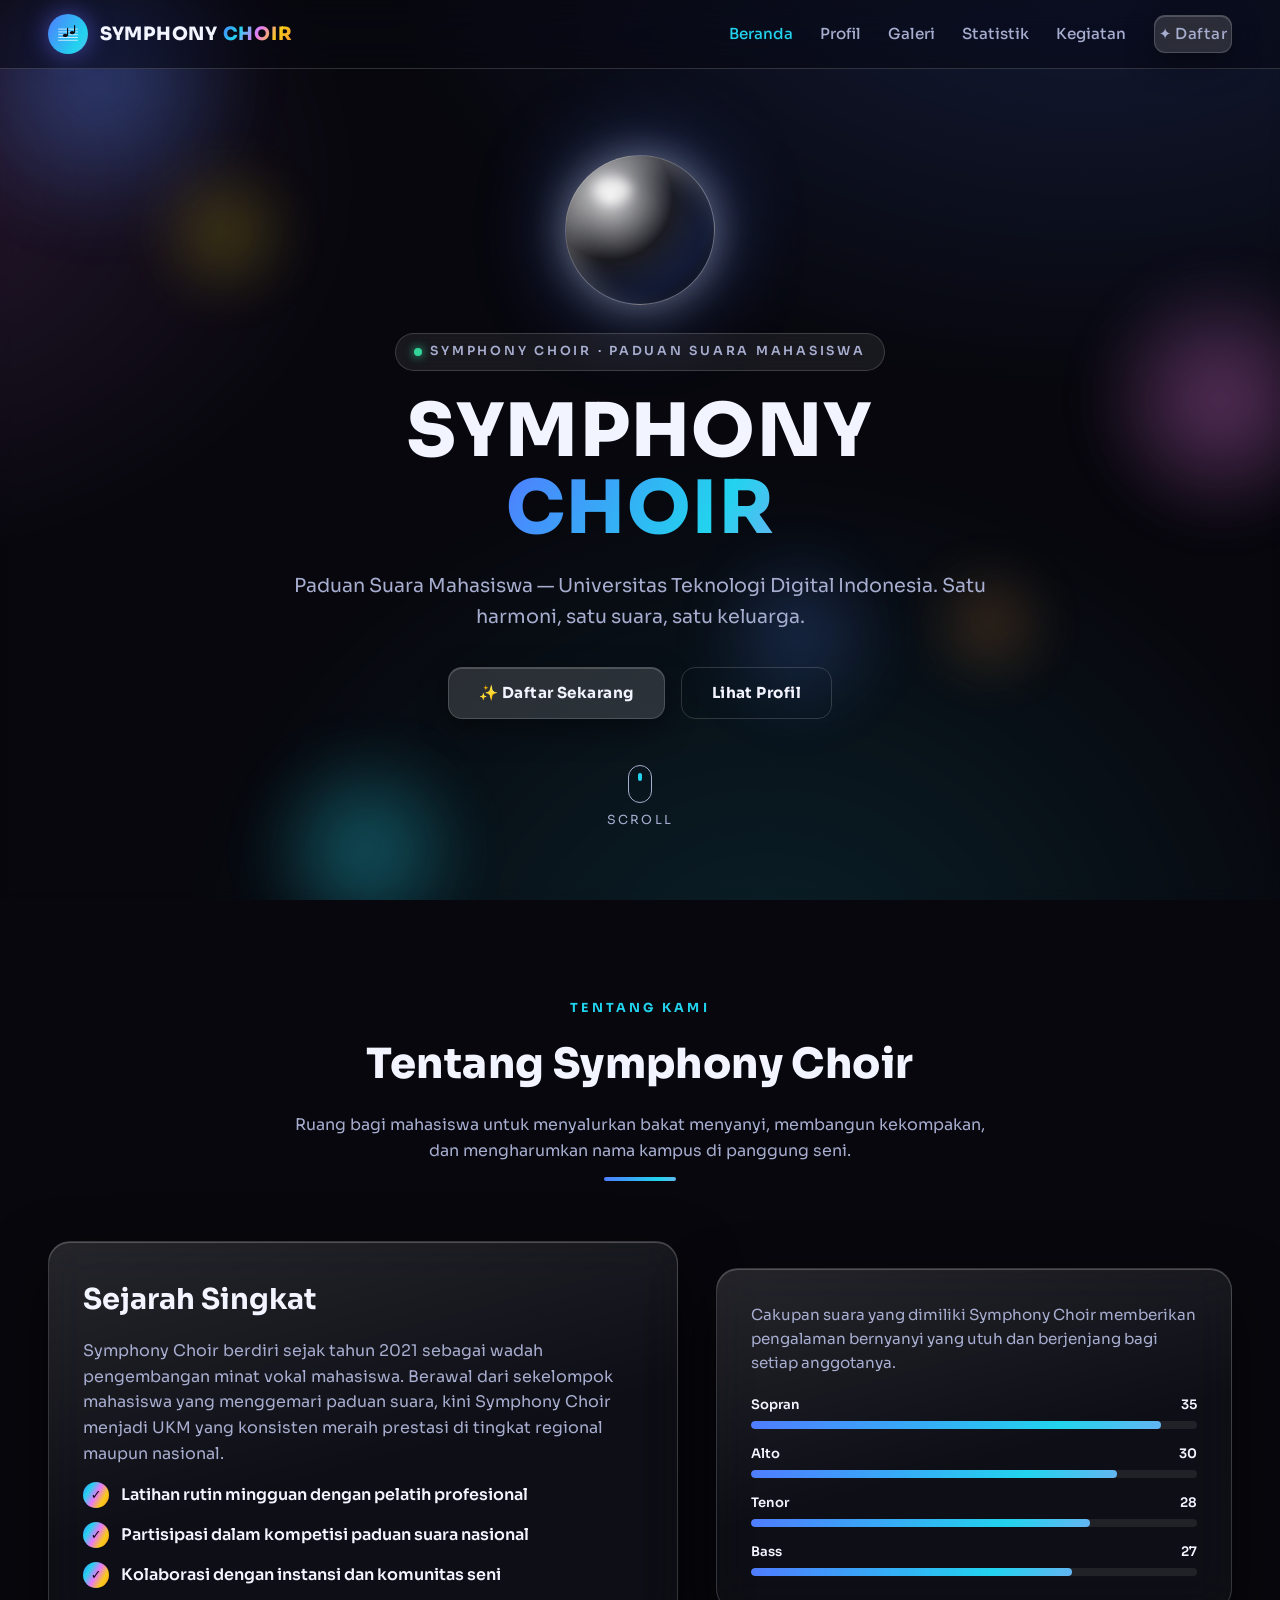
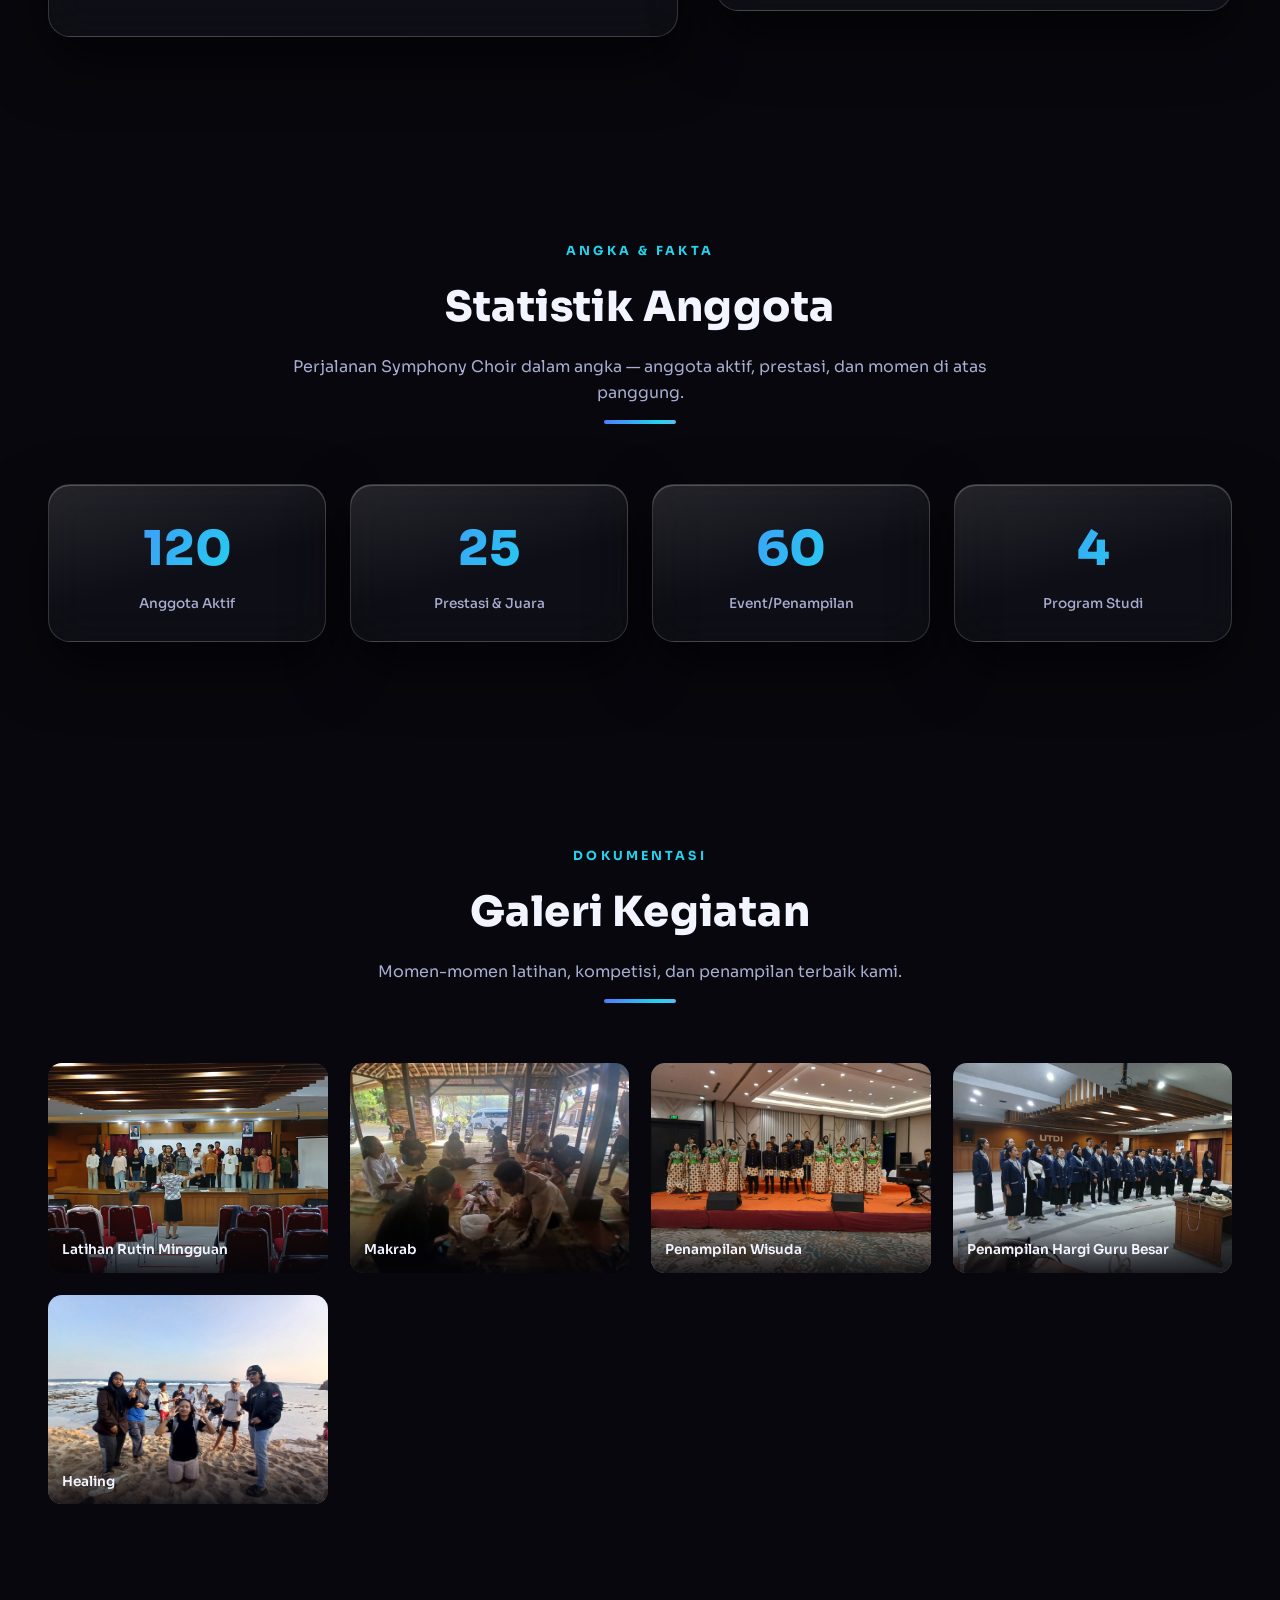
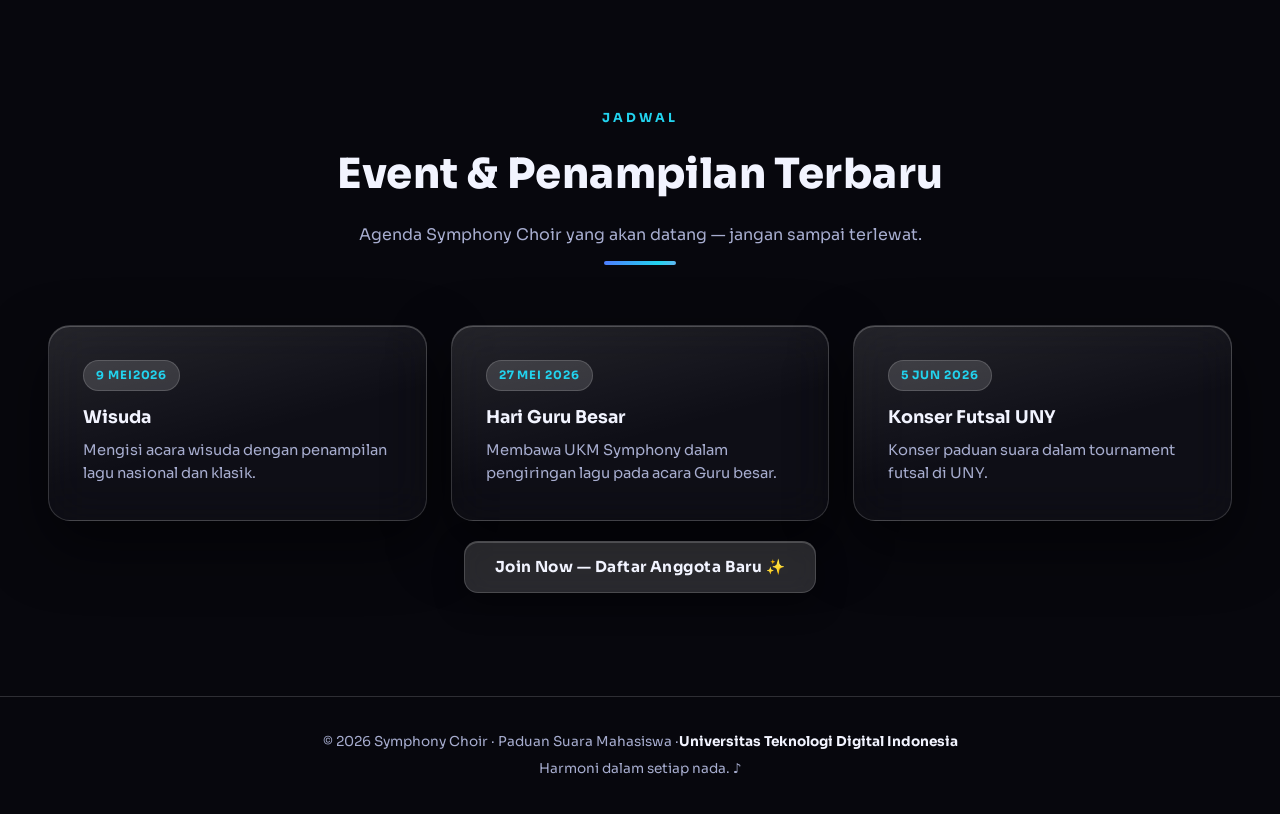
==== index.html @ 899133e6 "first commit" ====
<!DOCTYPE html>
<html lang="id">
<head>
  <meta charset="UTF-8" />
  <meta name="viewport" content="width=device-width, initial-scale=1.0" />
  <title>Symphony Choir — GLASSPHERE INTERACTIVE</title>
  <meta name="description" content="Profil dan pendaftaran Symphony Choir — Paduan Suara Mahasiswa." />
  <link rel="preconnect" href="https://fonts.googleapis.com" />
  <link rel="preconnect" href="https://fonts.gstatic.com" crossorigin />
  <link href="https://fonts.googleapis.com/css2?family=Sora:wght@400;500;600;700;800&display=swap" rel="stylesheet" />
  <link rel="stylesheet" href="css/style.css" />
</head>
<body>

  <div class="scene">
    <div class="blur-layer"></div>
    <div class="bokeh b1"></div>
    <div class="bokeh b2"></div>
    <div class="bokeh b3"></div>
    <div class="bokeh b4"></div>
    <div class="bokeh b5"></div>
    <div class="bokeh b6"></div>
  </div>

  <!-- Navbar -->
  <header class="navbar">
    <a href="index.html" class="brand">
      <span class="logo svg-logo" aria-hidden="true">
        <svg viewBox="0 0 40 40">
          <g stroke="#ffffff" stroke-width="1.1" opacity="0.9">
            <line x1="6" y1="13" x2="34" y2="13"/>
            <line x1="6" y1="17" x2="34" y2="17"/>
            <line x1="6" y1="21" x2="34" y2="21"/>
            <line x1="6" y1="25" x2="34" y2="25"/>
            <line x1="6" y1="29" x2="34" y2="29"/>
          </g>
          <g fill="#0a0a0f">
            <ellipse cx="16" cy="22" rx="3.4" ry="2.4"/>
            <ellipse cx="26" cy="18" rx="3.4" ry="2.4"/>
          </g>
          <g stroke="#0a0a0f" stroke-width="1.6" stroke-linecap="round">
            <line x1="19.4" y1="22" x2="19.4" y2="12"/>
            <line x1="29.4" y1="18" x2="29.4" y2="8"/>
          </g>
        </svg>
      </span>
      <span>SYMPHONY <span style="background:var(--spectrum);-webkit-background-clip:text;background-clip:text;color:transparent;">CHOIR</span></span>
    </a>
    <button class="burger" aria-label="Menu">
      <span></span><span></span><span></span>
    </button>
    <nav>
      <ul class="nav-links">
        <li><a href="#home" class="active">Beranda</a></li>
        <li><a href="#profil">Profil</a></li>
        <li><a href="#galeri">Galeri</a></li>
        <li><a href="#statistik">Statistik</a></li>
        <li><a href="#kegiatan">Kegiatan</a></li>
        <li><a href="daftar.html" class="btn btn-glass btn-sm" style="margin-left:4px;">✦ Daftar</a></li>
      </ul>
    </nav>
  </header>

  <!-- Hero -->
  <section class="hero" id="home">
    <div class="sphere"></div>
    <div class="eyebrow"><span class="pulse-dot"></span> Symphony Choir · Paduan Suara Mahasiswa</div>
    <h1>
      SYMPHONY<br />
      <span class="spectrum-text">CHOIR</span>
    </h1>
    <p class="subtitle">Paduan Suara Mahasiswa — Universitas Teknologi Digital Indonesia. Satu harmoni, satu suara, satu keluarga.</p>
    <div class="hero-cta">
      <a href="daftar.html" class="btn btn-glass">✨ Daftar Sekarang</a>
      <a href="#profil" class="btn btn-outline">Lihat Profil</a>
    </div>
    <div class="scroll-hint">
      <div class="mouse"></div>
      <span>Scroll</span>
    </div>
  </section>

  <!-- About -->
  <section class="section" id="profil">
    <div class="container">
      <div class="section-head reveal">
        <div class="kicker">Tentang Kami</div>
        <h2>Tentang Symphony Choir</h2>
        <p>Ruang bagi mahasiswa untuk menyalurkan bakat menyanyi, membangun kekompakan, dan mengharumkan nama kampus di panggung seni.</p>
        <div class="spectrum-line"></div>
      </div>

      <div class="about-grid">
        <div class="glass-plinth about-copy reveal">
          <h3>Sejarah Singkat</h3>
          <p>Symphony Choir berdiri sejak tahun 2021 sebagai wadah pengembangan minat vokal mahasiswa. Berawal dari sekelompok mahasiswa yang menggemari paduan suara, kini Symphony Choir menjadi UKM yang konsisten meraih prestasi di tingkat regional maupun nasional.</p>
          <div class="about-feature"><span class="badge">✓</span> Latihan rutin mingguan dengan pelatih profesional</div>
          <div class="about-feature"><span class="badge">✓</span> Partisipasi dalam kompetisi paduan suara nasional</div>
          <div class="about-feature"><span class="badge">✓</span> Kolaborasi dengan instansi dan komunitas seni</div>
        </div>
        <div class="glass-plinth reveal">
          <p style="color:var(--text-dim);font-size:.95rem;">Cakupan suara yang dimiliki Symphony Choir memberikan pengalaman bernyanyi yang utuh dan berjenjang bagi setiap anggotanya.</p>
          <div style="display:flex;flex-direction:column;gap:14px;margin-top:18px;">
            <div>
              <div style="display:flex;justify-content:space-between;font-size:.82rem;font-weight:600;margin-bottom:6px;"><span>Sopran</span><span>35</span></div>
              <div style="height:8px;border-radius:8px;background:rgba(255,255,255,.08);overflow:hidden;"><div style="width:92%;height:100%;border-radius:8px;background:var(--spectrum);background-size:300% 300%;animation:hueShift 6s linear infinite;"></div></div>
            </div>
            <div>
              <div style="display:flex;justify-content:space-between;font-size:.82rem;font-weight:600;margin-bottom:6px;"><span>Alto</span><span>30</span></div>
              <div style="height:8px;border-radius:8px;background:rgba(255,255,255,.08);overflow:hidden;"><div style="width:82%;height:100%;border-radius:8px;background:var(--spectrum);background-size:300% 300%;animation:hueShift 6s linear infinite;"></div></div>
            </div>
            <div>
              <div style="display:flex;justify-content:space-between;font-size:.82rem;font-weight:600;margin-bottom:6px;"><span>Tenor</span><span>28</span></div>
              <div style="height:8px;border-radius:8px;background:rgba(255,255,255,.08);overflow:hidden;"><div style="width:76%;height:100%;border-radius:8px;background:var(--spectrum);background-size:300% 300%;animation:hueShift 6s linear infinite;"></div></div>
            </div>
            <div>
              <div style="display:flex;justify-content:space-between;font-size:.82rem;font-weight:600;margin-bottom:6px;"><span>Bass</span><span>27</span></div>
              <div style="height:8px;border-radius:8px;background:rgba(255,255,255,.08);overflow:hidden;"><div style="width:72%;height:100%;border-radius:8px;background:var(--spectrum);background-size:300% 300%;animation:hueShift 6s linear infinite;"></div></div>
            </div>
          </div>
        </div>
      </div>
    </div>
  </section>

  <!-- Stats -->
  <section class="section" id="statistik">
    <div class="container">
      <div class="section-head reveal">
        <div class="kicker">Angka & Fakta</div>
        <h2>Statistik Anggota</h2>
        <p>Perjalanan Symphony Choir dalam angka — anggota aktif, prestasi, dan momen di atas panggung.</p>
        <div class="spectrum-line"></div>
      </div>

      <div class="stat-grid">
        <div class="glass-plinth stat-card card-hover reveal"><div class="num" data-count="120">0</div><div class="label">Anggota Aktif</div></div>
        <div class="glass-plinth stat-card card-hover reveal"><div class="num" data-count="25">0</div><div class="label">Prestasi & Juara</div></div>
        <div class="glass-plinth stat-card card-hover reveal"><div class="num" data-count="60">0</div><div class="label">Event/Penampilan</div></div>
        <div class="glass-plinth stat-card card-hover reveal"><div class="num" data-count="4">0</div><div class="label">Program Studi</div></div>
      </div>
    </div>
  </section>

  <!-- Gallery -->
  <section class="section" id="galeri">
    <div class="container">
      <div class="section-head reveal">
        <div class="kicker">Dokumentasi</div>
        <h2>Galeri Kegiatan</h2>
        <p>Momen-momen latihan, kompetisi, dan penampilan terbaik kami.</p>
        <div class="spectrum-line"></div>
      </div>

      <div class="gallery-grid">
        <div class="gallery-item reveal" data-idx="0">
          <img class="gallery-photo" src="GBR/Latihan.jpeg" alt="Latihan Rutin Mingguan" loading="lazy" />
          <div class="caption">Latihan Rutin Mingguan</div>
          <button class="gallery-view" title="Lihat gambar" aria-label="Lihat gambar">👁️</button>
        </div>
        <div class="gallery-item reveal" data-idx="1">
          <img class="gallery-photo" src="GBR/Hadiah.jpeg" alt="Juara Kompetisi Vokal" loading="lazy" />
          <div class="caption">Makrab</div>
          <button class="gallery-view" title="Lihat gambar" aria-label="Lihat gambar">👁️</button>
        </div>
        <div class="gallery-item reveal" data-idx="2">
          <img class="gallery-photo" src="GBR/Tampil.jpeg" alt="Penampilan Wisuda" loading="lazy" />
          <div class="caption">Penampilan Wisuda</div>
          <button class="gallery-view" title="Lihat gambar" aria-label="Lihat gambar">👁️</button>
        </div>
        <div class="gallery-item reveal" data-idx="3">
          <img class="gallery-photo" src="GBR/Guru-besar.jpeg" alt="Penampilan Hargi Guru Besar" loading="lazy" />
          <div class="caption">Penampilan Hargi Guru Besar</div>
          <button class="gallery-view" title="Lihat gambar" aria-label="Lihat gambar">👁️</button>
        </div>
        <div class="gallery-item reveal" data-idx="4">
          <img class="gallery-photo" src="GBR/Pantai.jpeg" alt="Healing" loading="lazy" />
          <div class="caption">Healing</div>
          <button class="gallery-view" title="Lihat gambar" aria-label="Lihat gambar">👁️</button>
        </div>
      </div>

      <!-- Lightbox: perbesar gambar -->
      <div class="gallery-lightbox" id="galleryLightbox" aria-hidden="true">
        <button class="lightbox-close" title="Tutup" aria-label="Tutup">✕</button>
        <div class="lightbox-stage">
          <div class="ghost-img lightbox-img" id="lightboxImg"><span class="gal-emoji" id="lightboxEmoji">🎤</span></div>
          <div class="lightbox-caption" id="lightboxCaption"></div>
        </div>
      </div>
    </div>
  </section>

  <!-- Events -->
  <section class="section" id="kegiatan">
    <div class="container">
      <div class="section-head reveal">
        <div class="kicker">Jadwal</div>
        <h2>Event & Penampilan Terbaru</h2>
        <p>Agenda Symphony Choir yang akan datang — jangan sampai terlewat.</p>
        <div class="spectrum-line"></div>
      </div>

      <div class="events-list">
        <div class="glass-plinth event-item card-hover reveal">
          <span class="date-chip">9 MEI2026</span>
          <h3>Wisuda </h3>
          <p>Mengisi acara wisuda dengan penampilan lagu nasional dan klasik.</p>
        </div>
        <div class="glass-plinth event-item card-hover reveal">
          <span class="date-chip">27 MEI 2026</span>
          <h3>Hari Guru Besar</h3>
          <p>Membawa UKM Symphony dalam pengiringan lagu pada acara Guru besar.</p>
        </div>
        <div class="glass-plinth event-item card-hover reveal">
          <span class="date-chip">5 JUN 2026</span>
          <h3>Konser Futsal UNY</h3>
          <p>Konser paduan suara dalam tournament futsal di UNY.</p>
        </div>
      </div>

      <div class="text-center mt-2 reveal">
        <a href="daftar.html" class="btn btn-glass">Join Now — Daftar Anggota Baru ✨</a>
      </div>
    </div>
  </section>

  <footer class="footer">
    <p>© 2026 Symphony Choir · Paduan Suara Mahasiswa ·<strong style="color:var(--text);">Universitas Teknologi Digital Indonesia</strong></p>
    <p style="margin-top:6px;">Harmoni dalam setiap nada. ♪</p>
  </footer>

  <script src="js/main.js"></script>
  <script src="js/gallery.js"></script>
  <script>
    // Count-up animation
    const counters = document.querySelectorAll(".num[data-count]");
    const co = new IntersectionObserver((entries) => {
      entries.forEach((en) => {
        if (!en.isIntersecting) return;
        const el = en.target;
        const target = +el.dataset.count;
        const dur = 1400;
        const start = performance.now();
        const tick = (t) => {
          const p = Math.min((t - start) / dur, 1);
          el.textContent = Math.round(target * (1 - Math.pow(1 - p, 3))).toLocaleString("id-ID");
          if (p < 1) requestAnimationFrame(tick);
        };
        requestAnimationFrame(tick);
        co.unobserve(el);
      });
    }, { threshold: 0.5 });
    counters.forEach((c) => co.observe(c));
  </script>
</body>
</html>
---- css/style.css ----
/* ============================================================
   PADUS WEB — GLASSPHERE INTERACTIVE
   Premium 3D Glass UI / Dark Bokeh Background
   ============================================================ */

:root {
  --bg: #07070d;
  --bg-soft: #0d0d16;
  --glass: rgba(255, 255, 255, 0.07);
  --glass-strong: rgba(255, 255, 255, 0.14);
  --glass-border: rgba(255, 255, 255, 0.16);
  --text: #f2f4ff;
  --text-dim: #a7adcf;
  --blue: #4f7cff;
  --cyan: #22d3ee;
  --magenta: #e879f9;
  --yellow: #facc15;
  --orange: #fb923c;
  --green: #34d399;
  --red: #fb7185;
  --radius: 22px;
  --radius-sm: 14px;
  --shadow: 0 24px 60px rgba(0, 0, 0, 0.55);
  --spectrum: linear-gradient(120deg, #4f7cff, #22d3ee, #e879f9, #facc15, #fb923c);
  --font: "Sora", "Segoe UI", system-ui, sans-serif;
}

* {
  margin: 0;
  padding: 0;
  box-sizing: border-box;
}

html {
  scroll-behavior: smooth;
}

body {
  font-family: var(--font);
  background: var(--bg);
  color: var(--text);
  min-height: 100vh;
  overflow-x: hidden;
  line-height: 1.6;
  -webkit-font-smoothing: antialiased;
}

::-webkit-scrollbar {
  width: 10px;
}
::-webkit-scrollbar-track {
  background: var(--bg);
}
::-webkit-scrollbar-thumb {
  background: linear-gradient(var(--blue), var(--magenta));
  border-radius: 10px;
}

/* ===== Scene Background (bokeh + blurred abstract interior) ===== */
.scene {
  position: fixed;
  inset: 0;
  z-index: -3;
  overflow: hidden;
  background:
    radial-gradient(1200px 800px at 85% -10%, rgba(79, 124, 255, 0.18), transparent 60%),
    radial-gradient(900px 700px at -10% 20%, rgba(232, 121, 249, 0.14), transparent 55%),
    radial-gradient(1000px 900px at 60% 110%, rgba(34, 211, 238, 0.12), transparent 60%),
    var(--bg);
}

.blur-layer {
  position: absolute;
  inset: 0;
  backdrop-filter: blur(6px);
  -webkit-backdrop-filter: blur(6px);
}

.bokeh {
  position: absolute;
  border-radius: 50%;
  filter: blur(28px) brightness(1.1);
  opacity: 0.7;
  animation: float 14s ease-in-out infinite;
}

.bokeh.b1 { width: 320px; height: 320px; top: -80px; left: -60px; background: radial-gradient(circle, rgba(79,124,255,.55), transparent 70%); }
.bokeh.b2 { width: 260px; height: 260px; top: 30%; right: -70px; background: radial-gradient(circle, rgba(232,121,249,.5), transparent 70%); animation-delay: -4s; }
.bokeh.b3 { width: 220px; height: 220px; bottom: -60px; left: 20%; background: radial-gradient(circle, rgba(34,211,238,.5), transparent 70%); animation-delay: -8s; }
.bokeh.b4 { width: 140px; height: 140px; top: 18%; left: 12%; background: radial-gradient(circle, rgba(250,204,21,.4), transparent 70%); animation-delay: -2s; }
.bokeh.b5 { width: 120px; height: 120px; bottom: 24%; right: 18%; background: radial-gradient(circle, rgba(251,146,60,.4), transparent 70%); animation-delay: -6s; }
.bokeh.b6 { width: 190px; height: 190px; top: 60%; left: 55%; background: radial-gradient(circle, rgba(79,124,255,.35), transparent 70%); animation-delay: -10s; }

@keyframes float {
  0%, 100% { transform: translate(0, 0) scale(1); }
  50% { transform: translate(30px, -30px) scale(1.15); }
}

/* ===== Header / Navbar ===== */
.navbar {
  position: sticky;
  top: 0;
  z-index: 50;
  display: flex;
  align-items: center;
  justify-content: space-between;
  padding: 14px clamp(16px, 4vw, 48px);
  backdrop-filter: blur(18px) saturate(140%);
  -webkit-backdrop-filter: blur(18px) saturate(140%);
  background: rgba(9, 9, 16, 0.55);
  border-bottom: 1px solid var(--glass-border);
}

.brand {
  display: flex;
  align-items: center;
  gap: 12px;
  text-decoration: none;
  color: var(--text);
  font-weight: 800;
  letter-spacing: 0.04em;
  font-size: clamp(0.95rem, 2vw, 1.15rem);
}

.brand .logo {
  width: 40px;
  height: 40px;
  border-radius: 50%;
  background: var(--spectrum);
  background-size: 300% 300%;
  animation: hueShift 6s linear infinite;
  box-shadow: 0 0 24px rgba(99, 102, 241, 0.6);
  display: grid;
  place-items: center;
  color: #0a0a0f;
  font-size: 1.15rem;
}

.brand .logo.svg-logo {
  padding: 6px;
}
.brand .logo.svg-logo svg {
  width: 100%;
  height: 100%;
  display: block;
}

@keyframes hueShift {
  0% { background-position: 0% 50%; }
  50% { background-position: 100% 50%; }
  100% { background-position: 0% 50%; }
}

.nav-links {
  display: flex;
  align-items: center;
  gap: clamp(8px, 1.5vw, 26px);
  list-style: none;
}

.nav-links a {
  text-decoration: none;
  color: var(--text-dim);
  font-size: 0.95rem;
  font-weight: 500;
  transition: color 0.25s;
  padding: 6px 4px;
}

.nav-links a:hover {
  color: var(--text);
}

.nav-links a.active {
  color: var(--cyan);
}

/* Hamburger */
.burger {
  display: none;
  flex-direction: column;
  gap: 5px;
  cursor: pointer;
  background: none;
  border: none;
  padding: 6px;
}
.burger span {
  width: 24px;
  height: 2px;
  background: var(--text);
  border-radius: 4px;
  transition: 0.3s;
}
.burger.open span:nth-child(1) { transform: translateY(7px) rotate(45deg); }
.burger.open span:nth-child(2) { opacity: 0; }
.burger.open span:nth-child(3) { transform: translateY(-7px) rotate(-45deg); }

/* ===== Buttons ===== */
.btn,
.btn-glass {
  display: inline-flex;
  align-items: center;
  justify-content: center;
  gap: 10px;
  padding: 13px 30px;
  border-radius: 14px;
  font-family: var(--font);
  font-size: 0.95rem;
  font-weight: 700;
  letter-spacing: 0.03em;
  cursor: pointer;
  text-decoration: none;
  transition: all 0.3s ease;
  border: 1px solid transparent;
  user-select: none;
}

/* Glass button — "Activated State": presses with spectrum glow */
.btn-glass {
  position: relative;
  color: var(--text);
  background: var(--glass-strong);
  border: 1px solid var(--glass-border);
  backdrop-filter: blur(12px);
  -webkit-backdrop-filter: blur(12px);
  box-shadow: 0 10px 30px rgba(0, 0, 0, 0.4), inset 0 1px 0 rgba(255, 255, 255, 0.18);
  overflow: hidden;
  z-index: 1;
}

.btn-glass::before {
  content: "";
  position: absolute;
  inset: 0;
  background: var(--spectrum);
  background-size: 300% 300%;
  opacity: 0;
  z-index: -1;
  transition: opacity 0.3s;
  animation: hueShift 4s linear infinite;
}

.btn-glass:hover::before,
.btn-glass:active::before {
  opacity: 0.9;
}

.btn-glass:hover {
  transform: translateY(-4px);
  box-shadow: 0 4px 18px 4px rgba(79, 124, 255, 0.45),
    0 4px 18px 4px rgba(232, 121, 249, 0.35),
    0 4px 22px 6px rgba(251, 202, 21, 0.25);
  color: #0a0a0f;
}

.btn-glass:active {
  transform: translateY(2px) scale(0.97);
  box-shadow: 0 0 0 0, 0 0 34px 6px rgba(34, 211, 238, 0.55);
}

.btn-glass.activated {
  color: #0a0a0f;
  background: var(--spectrum);
  background-size: 300% 300%;
  animation: hueShift 4s linear infinite;
  box-shadow: 0 0 20px 4px rgba(79,124,255,.6), 0 0 30px 6px rgba(232,121,249,.4);
}

.btn-solid {
  color: #0a0a0f;
  background: var(--spectrum);
  background-size: 300% 300%;
  animation: hueShift 6s linear infinite;
  box-shadow: 0 10px 30px rgba(99, 102, 241, 0.4);
}
.btn-solid:hover { transform: translateY(-3px); box-shadow: 0 14px 40px rgba(99, 102, 241, 0.6); }
.btn-solid:active { transform: translateY(1px) scale(0.98); }

.btn-outline {
  color: var(--text);
  background: transparent;
  border-color: var(--glass-border);
  backdrop-filter: blur(8px);
}
.btn-outline:hover { border-color: var(--cyan); color: var(--cyan); transform: translateY(-3px); }

.btn-ghost {
  color: var(--text-dim);
  background: transparent;
}
.btn-ghost:hover { color: var(--text); }

.btn-sm { padding: 9px 18px; font-size: 0.85rem; border-radius: 11px; }
.btn-block { width: 100%; }

/* ===== Hero ===== */
.hero {
  min-height: 92vh;
  display: flex;
  flex-direction: column;
  align-items: center;
  justify-content: center;
  text-align: center;
  padding: 60px clamp(16px, 4vw, 40px) 40px;
  position: relative;
}

/* Glowing glass sphere (Default State) */
.sphere {
  width: clamp(90px, 12vw, 150px);
  height: clamp(90px, 12vw, 150px);
  border-radius: 50%;
  position: relative;
  background:
    radial-gradient(circle at 30% 28%, rgba(255, 255, 255, 0.85), rgba(255, 255, 255, 0.08) 42%, rgba(79, 124, 255, 0.25) 70%, rgba(79, 124, 255, 0.05));
  border: 1px solid rgba(255, 255, 255, 0.35);
  box-shadow:
    inset -12px -14px 34px rgba(0, 0, 0, 0.45),
    inset 10px 10px 26px rgba(255, 255, 255, 0.35),
    0 0 40px rgba(255, 255, 255, 0.35),
    0 0 90px rgba(79, 124, 255, 0.45);
  margin-bottom: 28px;
  animation: bob 6s ease-in-out infinite;
}

.sphere::after {
  content: "";
  position: absolute;
  width: 26%;
  height: 18%;
  top: 14%;
  left: 18%;
  border-radius: 50%;
  background: rgba(255, 255, 255, 0.75);
  filter: blur(6px);
}

@keyframes bob {
  0%, 100% { transform: translateY(0); }
  50% { transform: translateY(-16px); }
}

.eyebrow {
  display: inline-flex;
  align-items: center;
  gap: 8px;
  padding: 8px 18px;
  border-radius: 999px;
  font-size: 0.78rem;
  font-weight: 600;
  letter-spacing: 0.22em;
  text-transform: uppercase;
  color: var(--text-dim);
  background: var(--glass);
  border: 1px solid var(--glass-border);
  backdrop-filter: blur(10px);
  margin-bottom: 22px;
}

.eyebrow .pulse-dot {
  width: 8px;
  height: 8px;
  border-radius: 50%;
  background: var(--green);
  box-shadow: 0 0 10px var(--green);
  animation: pulse 1.8s ease-in-out infinite;
}

@keyframes pulse {
  0%, 100% { opacity: 1; transform: scale(1); }
  50% { opacity: 0.35; transform: scale(1.5); }
}

.hero h1 {
  font-size: clamp(2rem, 7vw, 4.6rem);
  font-weight: 800;
  line-height: 1.05;
  letter-spacing: 0.02em;
  margin-bottom: 8px;
}

.hero h1 .spectrum-text {
  background: var(--spectrum);
  background-size: 300% 300%;
  -webkit-background-clip: text;
  background-clip: text;
  color: transparent;
  animation: hueShift 5s linear infinite;
}

.hero .subtitle {
  font-size: clamp(0.95rem, 2.2vw, 1.2rem);
  color: var(--text-dim);
  max-width: 720px;
  margin: 16px auto 0;
}

.hero-cta {
  display: flex;
  align-items: center;
  justify-content: center;
  gap: 16px;
  flex-wrap: wrap;
  margin-top: 34px;
}

/* Scroll hint */
.scroll-hint {
  margin-top: 46px;
  display: flex;
  flex-direction: column;
  align-items: center;
  gap: 8px;
  color: var(--text-dim);
  font-size: 0.78rem;
  letter-spacing: 0.18em;
  text-transform: uppercase;
}
.scroll-hint .mouse {
  width: 24px;
  height: 38px;
  border: 1.5px solid var(--text-dim);
  border-radius: 14px;
  position: relative;
}
.scroll-hint .mouse::after {
  content: "";
  position: absolute;
  top: 7px;
  left: 50%;
  width: 4px;
  height: 8px;
  margin-left: -2px;
  border-radius: 4px;
  background: var(--cyan);
  animation: wheel 1.6s ease-in-out infinite;
}

@keyframes wheel {
  0% { transform: translateY(0); opacity: 1; }
  100% { transform: translateY(14px); opacity: 0; }
}

/* ===== Section ===== */
.section {
  padding: clamp(60px, 8vw, 110px) clamp(16px, 4vw, 48px);
}

.section-head {
  text-align: center;
  max-width: 700px;
  margin: 0 auto clamp(38px, 5vw, 60px);
}

.section-head .kicker {
  font-size: 0.78rem;
  font-weight: 700;
  letter-spacing: 0.25em;
  text-transform: uppercase;
  color: var(--cyan);
  margin-bottom: 12px;
}

.section-head h2 {
  font-size: clamp(1.6rem, 4vw, 2.6rem);
  font-weight: 800;
  letter-spacing: 0.01em;
}

.section-head p {
  color: var(--text-dim);
  margin-top: 14px;
}

/* ===== Glass card / plinth ===== */
.glass-plinth {
  position: relative;
  background: linear-gradient(165deg, rgba(255, 255, 255, 0.12), rgba(255, 255, 255, 0.03) 55%);
  border: 1px solid var(--glass-border);
  border-radius: var(--radius);
  backdrop-filter: blur(20px) saturate(140%);
  -webkit-backdrop-filter: blur(20px) saturate(140%);
  box-shadow: var(--shadow), inset 0 1px 0 rgba(255, 255, 255, 0.22);
  padding: clamp(22px, 3vw, 34px);
  transition: transform 0.35s ease, box-shadow 0.35s ease;
}

.card-hover:hover {
  transform: translateY(-8px);
  box-shadow: 0 30px 70px rgba(0, 0, 0, 0.6), 0 0 40px rgba(79, 124, 255, 0.15);
}

.plinth-title {
  font-size: 1.15rem;
  font-weight: 700;
  margin-bottom: 10px;
  display: flex;
  align-items: center;
  gap: 10px;
}
.plinth-title .ic {
  width: 38px;
  height: 38px;
  border-radius: 12px;
  display: grid;
  place-items: center;
  background: var(--glass-strong);
  border: 1px solid var(--glass-border);
  font-size: 1.1rem;
}

/* ===== About ===== */
.about-grid {
  display: grid;
  grid-template-columns: 1.1fr 0.9fr;
  gap: clamp(20px, 3vw, 40px);
  align-items: center;
}

.about-copy h3 {
  font-size: clamp(1.3rem, 3vw, 1.8rem);
  margin-bottom: 16px;
}

.about-copy p {
  color: var(--text-dim);
  margin-bottom: 16px;
}

.about-feature {
  display: flex;
  gap: 12px;
  margin: 14px 0;
  color: var(--text);
  font-weight: 600;
}
.about-feature .badge {
  width: 26px;
  height: 26px;
  flex: none;
  border-radius: 50%;
  display: grid;
  place-items: center;
  background: var(--spectrum);
  color: #0a0a0f;
  font-size: 0.8rem;
  font-weight: 800;
}

/* ===== Stat counters ===== */
.stat-grid {
  display: grid;
  grid-template-columns: repeat(4, 1fr);
  gap: clamp(14px, 2vw, 24px);
}

.stat-card {
  text-align: center;
  padding: 26px 14px;
}
.stat-card .num {
  font-size: clamp(2rem, 5vw, 3rem);
  font-weight: 800;
  background: var(--spectrum);
  background-size: 300% 300%;
  -webkit-background-clip: text;
  background-clip: text;
  color: transparent;
  animation: hueShift 6s linear infinite;
}
.stat-card .label {
  color: var(--text-dim);
  font-size: 0.85rem;
  margin-top: 6px;
  font-weight: 500;
}

/* ===== Gallery ===== */
.gallery-grid {
  display: grid;
  grid-template-columns: repeat(auto-fit, minmax(230px, 1fr));
  gap: clamp(14px, 2vw, 22px);
}

.gallery-item {
  border-radius: var(--radius-sm);
  overflow: hidden;
  position: relative;
  aspect-ratio: 4 / 3;
  cursor: pointer;
  background-position: center;
  background-size: cover;
  background-repeat: no-repeat;
}

/* ===== Galeri Kegiatan (link gambar) ===== */
.gallery-photo,
.gallery-view,
#galleryLightbox,
.lightbox-stage {
  display: block;
}

.gallery-item {
  border-radius: var(--radius-sm);
  overflow: hidden;
  position: relative;
  aspect-ratio: 4 / 3;
  cursor: pointer;
  background: linear-gradient(150deg, #0f1530 0%, #191f3f 100%);
}

.gallery-photo {
  position: absolute;
  inset: 0;
  width: 100%;
  height: 100%;
  object-fit: cover;
  object-position: center;
  transition: transform 0.6s ease;
}
.gallery-photo[src=""],
.gallery-photo:not([src]) {
  visibility: hidden;
}
.gallery-item:hover .gallery-photo {
  transform: scale(1.05);
}

.gallery-item .caption {
  position: absolute;
  inset: auto 0 0 0;
  padding: 34px 14px 12px;
  background: linear-gradient(to top, rgba(5, 7, 16, 0.92), transparent);
  font-size: 0.92rem;
  font-weight: 600;
  pointer-events: none;
}

.gallery-view {
  position: absolute;
  top: 12px;
  right: 12px;
  z-index: 5;
  width: 40px;
  height: 40px;
  border-radius: 12px;
  border: 1px solid var(--glass-border);
  background: rgba(13, 13, 22, 0.75);
  backdrop-filter: blur(10px);
  -webkit-backdrop-filter: blur(10px);
  color: var(--text);
  font-size: 1.05rem;
  cursor: pointer;
  display: grid;
  place-items: center;
  box-shadow: 0 6px 20px rgba(0, 0, 0, 0.45);
  opacity: 0;
  transition: opacity 0.3s, background 0.3s, transform 0.3s;
}
.gallery-item:hover .gallery-view,
.gallery-item:focus-within .gallery-view,
.gallery-item.has-photo .gallery-view {
  opacity: 1;
}
.gallery-view:hover {
  background: var(--accent);
  color: #0a0a0f;
  transform: translateY(-2px);
}

/* ---- Lightbox ---- */
.gallery-lightbox {
  position: fixed;
  inset: 0;
  z-index: 90;
  display: grid;
  place-items: center;
  padding: clamp(16px, 4vw, 48px);
  background: rgba(4, 6, 14, 0.86);
  backdrop-filter: blur(14px);
  -webkit-backdrop-filter: blur(14px);
  opacity: 0;
  visibility: hidden;
  transition: opacity 0.3s ease, visibility 0.3s ease;
}
.gallery-lightbox.show {
  opacity: 1;
  visibility: visible;
}
.lightbox-stage {
  position: relative;
  max-width: min(1100px, 92vw);
  max-height: 86vh;
  width: 100%;
  border-radius: var(--radius-sm);
  overflow: hidden;
  box-shadow: 0 30px 90px rgba(0, 0, 0, 0.6);
}
.lightbox-img {
  position: relative;
  width: 100%;
  height: min(72vh, 560px);
  display: grid;
  place-items: center;
  background-position: center;
  background-size: contain;
  background-repeat: no-repeat;
  font-size: 5rem;
  color: rgba(255, 255, 255, 0.85);
}
.lightbox-caption {
  padding: 14px 18px;
  background: rgba(10, 12, 22, 0.9);
  font-size: 1rem;
  font-weight: 600;
  text-align: center;
}
.lightbox-close {
  position: absolute;
  top: -2px;
  right: -2px;
  transform: translate(40%, -40%);
  width: 44px;
  height: 44px;
  border-radius: 50%;
  border: 1px solid var(--glass-border);
  background: var(--accent);
  color: #0a0a0f;
  font-size: 1.15rem;
  cursor: pointer;
  z-index: 5;
  box-shadow: 0 10px 30px rgba(0, 0, 0, 0.5);
  transition: transform 0.3s;
}
.lightbox-close:hover { transform: translate(40%, -40%) rotate(90deg); }
.gal-emoji { font-size: 6rem; }
body.lb-open { overflow: hidden; }
}
.gal-2 { background: linear-gradient(140deg, #5b0f6e, #e879f955), var(--bg-soft); }
.gal-3 { background: linear-gradient(140deg, #0c5d63, #22d3ee55), var(--bg-soft); }
.gal-4 { background: linear-gradient(140deg, #6b5306, #facc1555), var(--bg-soft); }
.gal-5 { background: linear-gradient(140deg, #7b3310, #fb923c55), var(--bg-soft); }
.gal-6 { background: linear-gradient(140deg, #242470, #4f7cff55), var(--bg-soft); }

.gallery-item .caption {
  position: absolute;
  inset: auto 0 0 0;
  padding: 30px 14px 12px;
  background: linear-gradient(transparent, rgba(4, 4, 10, 0.85));
  font-size: 0.85rem;
  font-weight: 600;
}

/* ===== Events ===== */
.events-list {
  display: grid;
  grid-template-columns: repeat(auto-fit, minmax(280px, 1fr));
  gap: clamp(14px, 2vw, 24px);
}

.event-item .date-chip {
  display: inline-block;
  padding: 5px 12px;
  border-radius: 999px;
  font-size: 0.72rem;
  font-weight: 700;
  letter-spacing: 0.08em;
  background: var(--glass-strong);
  border: 1px solid var(--glass-border);
  color: var(--cyan);
  margin-bottom: 12px;
}
.event-item h3 { font-size: 1.1rem; margin-bottom: 8px; }
.event-item p { color: var(--text-dim); font-size: 0.92rem; }

/* ===== Forms ===== */
.form-wrap {
  max-width: 560px;
  margin: 0 auto;
}

.form-grid {
  display: grid;
  grid-template-columns: 1fr 1fr;
  gap: 18px;
}

.form-grid .full { grid-column: 1 / -1; }

.field label {
  display: block;
  font-size: 0.85rem;
  font-weight: 600;
  margin-bottom: 8px;
  color: var(--text);
}
.field label .req { color: var(--orange); }

.field input,
.field select {
  width: 100%;
  padding: 13px 16px;
  border-radius: 13px;
  border: 1px solid var(--glass-border);
  background: rgba(255, 255, 255, 0.05);
  color: var(--text);
  font-family: var(--font);
  font-size: 0.95rem;
  outline: none;
  transition: border 0.25s, box-shadow 0.25s;
  appearance: none;
}

.field input:focus,
.field select:focus {
  border-color: var(--cyan);
  box-shadow: 0 0 0 3px rgba(34, 211, 238, 0.18), 0 0 22px rgba(34, 211, 238, 0.25);
}

.field input::placeholder { color: rgba(255, 255, 255, 0.3); }

.field select {
  background-image: url("data:image/svg+xml,%3Csvg xmlns='http://www.w3.org/2000/svg' width='12' height='8'%3E%3Cpath d='M1 1l5 5 5-5' stroke='%23a7adcf' stroke-width='2' fill='none' stroke-linecap='round'/%3E%3C/svg%3E");
  background-repeat: no-repeat;
  background-position: right 16px center;
}

.field select option { background: #12121c; color: var(--text); }

.field.error input,
.field.error select {
  border-color: var(--red);
  box-shadow: 0 0 0 3px rgba(251, 113, 133, 0.18);
}

.field .err-msg {
  display: none;
  color: var(--red);
  font-size: 0.78rem;
  margin-top: 6px;
}
.field.error .err-msg { display: block; }

.form-actions {
  margin-top: 24px;
  display: flex;
  gap: 14px;
  flex-wrap: wrap;
}

/* ===== Success ===== */
.success-stage {
  min-height: 88vh;
  display: grid;
  place-items: center;
  padding: 40px clamp(16px, 4vw, 40px);
}

.success-card {
  max-width: 540px;
  text-align: center;
  padding: clamp(30px, 5vw, 50px);
}

.ring-ok {
  width: 92px;
  height: 92px;
  margin: 0 auto 24px;
  border-radius: 50%;
  display: grid;
  place-items: center;
  font-size: 2.4rem;
  color: #0a0a0f;
  background: var(--spectrum);
  background-size: 300% 300%;
  animation: hueShift 5s linear infinite, popIn 0.6s cubic-bezier(0.18, 1.4, 0.4, 1);
  box-shadow: 0 0 45px rgba(52, 211, 153, 0.5);
}

@keyframes popIn {
  0% { transform: scale(0); opacity: 0; }
  100% { transform: scale(1); opacity: 1; }
}

.success-card h1 {
  font-size: clamp(1.5rem, 4vw, 2.1rem);
  margin-bottom: 12px;
}
.success-card h1 .spectrum-text { background: var(--spectrum); background-size: 300% 300%; -webkit-background-clip: text; background-clip: text; color: transparent; animation: hueShift 5s linear infinite; }
.success-card p { color: var(--text-dim); margin-bottom: 10px; }
.success-card .whatsapp-note {
  margin: 20px 0 26px;
  padding: 16px;
  border-radius: var(--radius-sm);
  background: rgba(34, 211, 238, 0.08);
  border: 1px solid rgba(34, 211, 238, 0.25);
  font-size: 0.9rem;
  color: var(--text-dim);
}
.success-card .whatsapp-note strong { color: var(--cyan); }

/* ===== Auth ===== */
.auth-stage {
  min-height: 92vh;
  display: grid;
  place-items: center;
  padding: 40px clamp(16px, 4vw, 40px);
}

.auth-card { max-width: 420px; width: 100%; }

.auth-head { text-align: center; margin-bottom: 26px; }
.auth-head .lock-ic {
  width: 62px; height: 62px;
  margin: 0 auto 16px;
  border-radius: 18px;
  display: grid; place-items: center;
  font-size: 1.6rem;
  background: var(--glass-strong);
  border: 1px solid var(--glass-border);
  box-shadow: 0 0 30px rgba(79, 124, 255, 0.25);
}
.auth-head h1 { font-size: 1.5rem; }

.auth-alert {
  display: none;
  margin-bottom: 18px;
  padding: 12px 16px;
  border-radius: 12px;
  font-size: 0.88rem;
  background: rgba(251, 113, 133, 0.12);
  border: 1px solid rgba(251, 113, 133, 0.35);
  color: var(--red);
}
.auth-alert.show { display: block; animation: shake 0.4s; }

@keyframes shake {
  0%, 100% { transform: translateX(0); }
  25% { transform: translateX(-8px); }
  75% { transform: translateX(8px); }
}

/* ===== Dashboard ===== */
.dash-body {
  display: flex;
  height: 100vh;
  overflow: hidden;
}

.dash-side {
  width: 250px;
  flex: none;
  height: 100vh;
  overflow-y: auto;
  background: rgba(10, 10, 18, 0.7);
  backdrop-filter: blur(16px);
  border-right: 1px solid var(--glass-border);
  box-shadow: 10px 0 40px rgba(0, 0, 0, 0.35);
  padding: 22px 18px;
  display: flex;
  flex-direction: column;
  gap: 6px;
}

.dash-side .side-title {
  font-size: 0.72rem;
  letter-spacing: 0.22em;
  text-transform: uppercase;
  color: var(--text-dim);
  margin: 10px 0 6px;
}

.side-link {
  display: flex;
  align-items: center;
  gap: 12px;
  padding: 11px 14px;
  border-radius: 12px;
  color: var(--text-dim);
  text-decoration: none;
  font-size: 0.92rem;
  font-weight: 600;
  transition: all 0.25s;
}
.side-link:hover { color: var(--text); background: var(--glass); }
.side-link.active {
  color: #0a0a0f;
  background: var(--spectrum);
  background-size: 300% 300%;
  animation: hueShift 6s linear infinite;
}
.side-link.disabled {
  opacity: 0.4;
  pointer-events: none;
  cursor: not-allowed;
}

.dash-main {
  flex: 1;
  height: 100vh;
  overflow-y: auto;
  padding: clamp(18px, 3vw, 34px);
  min-width: 0;
}

.dash-top {
  display: flex;
  align-items: center;
  justify-content: space-between;
  gap: 14px;
  flex-wrap: wrap;
  margin-bottom: 24px;
}
.dash-top h1 { font-size: clamp(1.3rem, 3vw, 1.7rem); }
.dash-top .muted { color: var(--text-dim); font-size: 0.85rem; }

.dash-tools { display: flex; gap: 10px; flex-wrap: wrap; }

.dash-section-title {
  font-size: 0.8rem;
  letter-spacing: 0.2em;
  text-transform: uppercase;
  color: var(--text-dim);
  margin: 30px 0 14px;
}

/* Metric cards */
.metric-grid {
  display: grid;
  grid-template-columns: repeat(auto-fit, minmax(190px, 1fr));
  gap: clamp(14px, 2vw, 20px);
}

.metric-card { position: relative; overflow: hidden; }
.metric-card .m-val {
  font-size: clamp(1.8rem, 4vw, 2.4rem);
  font-weight: 800;
}
.metric-card .m-label {
  color: var(--text-dim);
  font-size: 0.85rem;
  margin-top: 4px;
}
.metric-card .m-ic {
  position: absolute;
  right: 14px;
  top: 14px;
  font-size: 1.5rem;
  opacity: 0.35;
}
.metric-card::after {
  content: "";
  position: absolute;
  inset: auto 0 0 0;
  height: 3px;
  background: var(--spectrum);
  background-size: 300% 300%;
  animation: hueShift 6s linear infinite;
  border-radius: 0 0 var(--radius) var(--radius);
}

/* Charts */
.chart-grid {
  display: grid;
  grid-template-columns: repeat(2, 1fr);
  gap: clamp(14px, 2vw, 22px);
}

.chart-card { min-width: 0; }
.chart-card.wide { grid-column: 1 / -1; }
.chart-card .chart-title {
  font-weight: 700;
  font-size: 1rem;
  margin-bottom: 16px;
  display: flex;
  align-items: center;
  gap: 10px;
}
.chart-box { position: relative; height: 320px; }
.chart-box.tall { height: 380px; }

/* Table */
.table-wrap {
  overflow-x: auto;
  border-radius: var(--radius);
}
.dash-table {
  width: 100%;
  min-width: 680px;
  border-collapse: collapse;
  font-size: 0.9rem;
}
.dash-table thead th {
  text-align: left;
  padding: 14px 16px;
  font-size: 0.75rem;
  letter-spacing: 0.12em;
  text-transform: uppercase;
  color: var(--text-dim);
  border-bottom: 1px solid var(--glass-border);
  background: rgba(255, 255, 255, 0.03);
}
.dash-table tbody td {
  padding: 13px 16px;
  border-bottom: 1px solid rgba(255, 255, 255, 0.06);
}
.dash-table tbody tr:hover { background: rgba(34, 211, 238, 0.05); }

.chip {
  display: inline-block;
  padding: 4px 12px;
  border-radius: 999px;
  font-size: 0.75rem;
  font-weight: 700;
}
.chip.l { background: rgba(79, 124, 255, 0.18); color: var(--blue); border: 1px solid rgba(79,124,255,.4); }
.chip.p { background: rgba(232, 121, 249, 0.18); color: var(--magenta); border: 1px solid rgba(232,121,249,.4); }

/* Toast */
.toast {
  position: fixed;
  bottom: 24px;
  left: 50%;
  transform: translateX(-50%) translateY(120px);
  z-index: 100;
  padding: 14px 26px;
  border-radius: 14px;
  background: rgba(16, 16, 26, 0.92);
  border: 1px solid var(--glass-border);
  backdrop-filter: blur(14px);
  font-size: 0.9rem;
  box-shadow: var(--shadow);
  transition: transform 0.4s cubic-bezier(0.18, 1.4, 0.4, 1);
}
.toast.show { transform: translateX(-50%) translateY(0); }
.toast.ok { border-color: rgba(52, 211, 153, 0.5); }
.toast.err { border-color: rgba(251, 113, 133, 0.5); }

/* Utility */
.container { max-width: 1240px; margin: 0 auto; }
.text-center { text-align: center; }
.mt-1 { margin-top: 10px; } .mt-2 { margin-top: 20px; } .mt-3 { margin-top: 30px; }
.spectrum-line {
  width: 72px; height: 4px; margin: 14px auto 0;
  border-radius: 4px;
  background: var(--spectrum);
  background-size: 300% 300%;
  animation: hueShift 5s linear infinite;
}

/* Footer */
.footer {
  text-align: center;
  padding: 34px 20px;
  color: var(--text-dim);
  font-size: 0.85rem;
  border-top: 1px solid var(--glass-border);
  background: rgba(8, 8, 14, 0.5);
}

/* Empty state */
.empty-state {
  text-align: center;
  padding: 60px 20px;
  color: var(--text-dim);
}
.empty-state .big-ic { font-size: 3rem; margin-bottom: 14px; }

.hidden { display: none !important; }

/* Lightbox */
.lightbox {
  position: fixed;
  inset: 0;
  z-index: 200;
  background: rgba(4, 4, 10, 0.82);
  backdrop-filter: blur(12px);
  display: grid;
  place-items: center;
  padding: 30px;
  opacity: 0;
  pointer-events: none;
  transition: opacity 0.35s;
}
.lightbox.show { opacity: 1; pointer-events: auto; }
.lightbox .lb-card {
  max-width: 560px;
  width: 100%;
  text-align: center;
  background: rgba(16, 16, 26, 0.85);
  border: 1px solid var(--glass-border);
  border-radius: var(--radius);
  padding: clamp(24px, 4vw, 42px);
  box-shadow: var(--shadow);
}
.lightbox .lb-card .lb-msg { font-size: 1.05rem; color: var(--text); margin-bottom: 20px; }
.lightbox .lb-card .lb-msg h3 { margin-bottom: 6px; }

/* ===== Reveal on scroll ===== */
.reveal {
  opacity: 0;
  transform: translateY(36px);
  transition: opacity 0.7s ease, transform 0.7s ease;
}
.reveal.in {
  opacity: 1;
  transform: translateY(0);
}

/* ===== Responsive ===== */
@media (max-width: 960px) {
  .about-grid { grid-template-columns: 1fr; }
  .chart-grid { grid-template-columns: 1fr; }
  .chart-card.wide { grid-column: auto; }
  .dash-body { flex-direction: column; height: 100vh; overflow: hidden; }
  .dash-side {
    width: 100%;
    flex: none;
    height: auto;
    max-height: 38vh;
    overflow-y: auto;
    position: sticky;
    top: 0;
    z-index: 40;
    flex-direction: row;
    flex-wrap: wrap;
    align-items: center;
    gap: 4px;
    border-right: none;
    border-bottom: 1px solid var(--glass-border);
    box-shadow: 0 10px 30px rgba(0, 0, 0, 0.35);
    padding: 10px 16px;
  }
  .dash-main {
    flex: 1;
    height: auto;
    min-height: 0;
  }
  .dash-side .side-title { display: none; }
  .dash-side #sideBrand { flex: 1; }
  .stat-grid { grid-template-columns: repeat(2, 1fr); }
}

@media (max-width: 640px) {
  .burger { display: flex; }
  .nav-links {
    position: absolute;
    top: 100%;
    left: 0;
    right: 0;
    flex-direction: column;
    align-items: stretch;
    background: rgba(9, 9, 16, 0.96);
    backdrop-filter: blur(18px);
    border-bottom: 1px solid var(--glass-border);
    padding: 14px 20px 20px;
    gap: 4px;
    transform: translateY(-120%);
    opacity: 0;
    transition: transform 0.35s, opacity 0.35s;
    pointer-events: none;
  }
  .nav-links.open {
    transform: translateY(0);
    opacity: 1;
    pointer-events: auto;
  }
  .nav-links a { padding: 12px 8px; font-size: 1rem; display: block; }
  .form-grid { grid-template-columns: 1fr; }
  .form-grid .full { grid-column: auto; }
  .form-actions { flex-direction: column; }
  .form-actions .btn { width: 100%; }
  .stat-grid { grid-template-columns: 1fr 1fr; }
  .hero-cta { flex-direction: column; width: 100%; }
  .hero-cta .btn { width: 100%; }
  .dash-top { flex-direction: column; align-items: flex-start; }
  .chart-box { height: 260px; }
}
/* ====== Peningkatan Responsif (HP kecil & tablet) ====== */
/* 1. Tablet 641-959 : aktifkan burger agar nav tidak sesak */
@media (max-width: 900px) {
  .burger { display: flex; }
  .nav-links {
    position: absolute;
    top: 100%;
    left: 0;
    right: 0;
    flex-direction: column;
    align-items: stretch;
    background: rgba(9, 9, 16, 0.97);
    backdrop-filter: blur(18px);
    -webkit-backdrop-filter: blur(18px);
    border-bottom: 1px solid var(--glass-border);
    padding: 12px 20px 18px;
    gap: 2px;
    transform: translateY(-120%);
    opacity: 0;
    transition: transform 0.35s, opacity 0.35s;
    pointer-events: none;
  }
  .nav-links.open {
    transform: translateY(0);
    opacity: 1;
    pointer-events: auto;
  }
  .nav-links a { padding: 11px 8px; font-size: 0.98rem; display: block; }
  .navbar .logo img { height: 38px; }
}

/* 2. HP kecil: kartu statistik 1 kolom agar angka besar tidak terpotong */
@media (max-width: 400px) {
  .stat-grid { grid-template-columns: 1fr; }
  .form-grid { grid-template-columns: 1fr; }
  .form-grid .full { grid-column: auto; }
  .stat-card { padding: 14px; }
  .gallery-grid { grid-template-columns: 1fr; }
}

/* 3. HP paling kecil (<360): perkecil padding & font agar pas satu kolom */
@media (max-width: 360px) {
  .container { padding-inline: 14px; }
  .btn { padding: 10px 14px; font-size: 0.9rem; }
  .page-title { font-size: 1.5rem; }
  h1.section-title { font-size: 1.7rem; }
  .tile-caption, .caption { font-size: 0.82rem; }
}
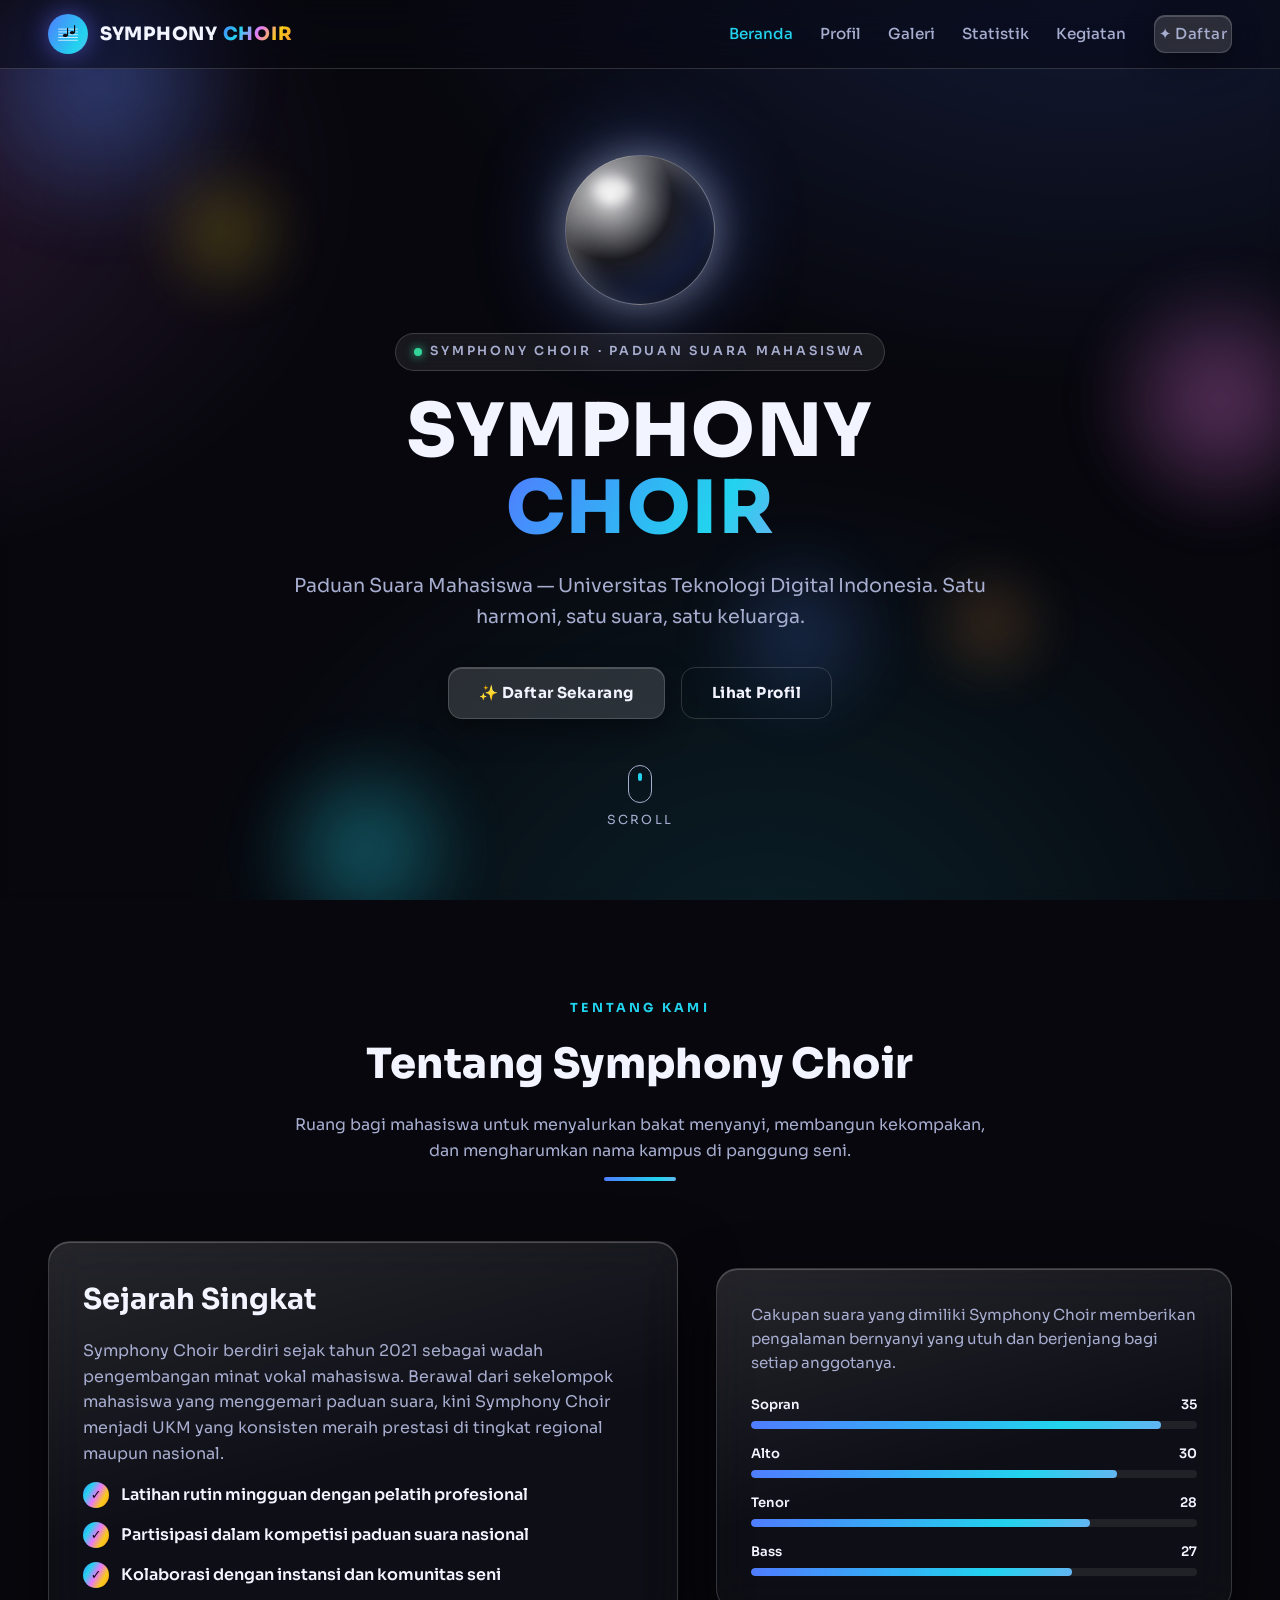
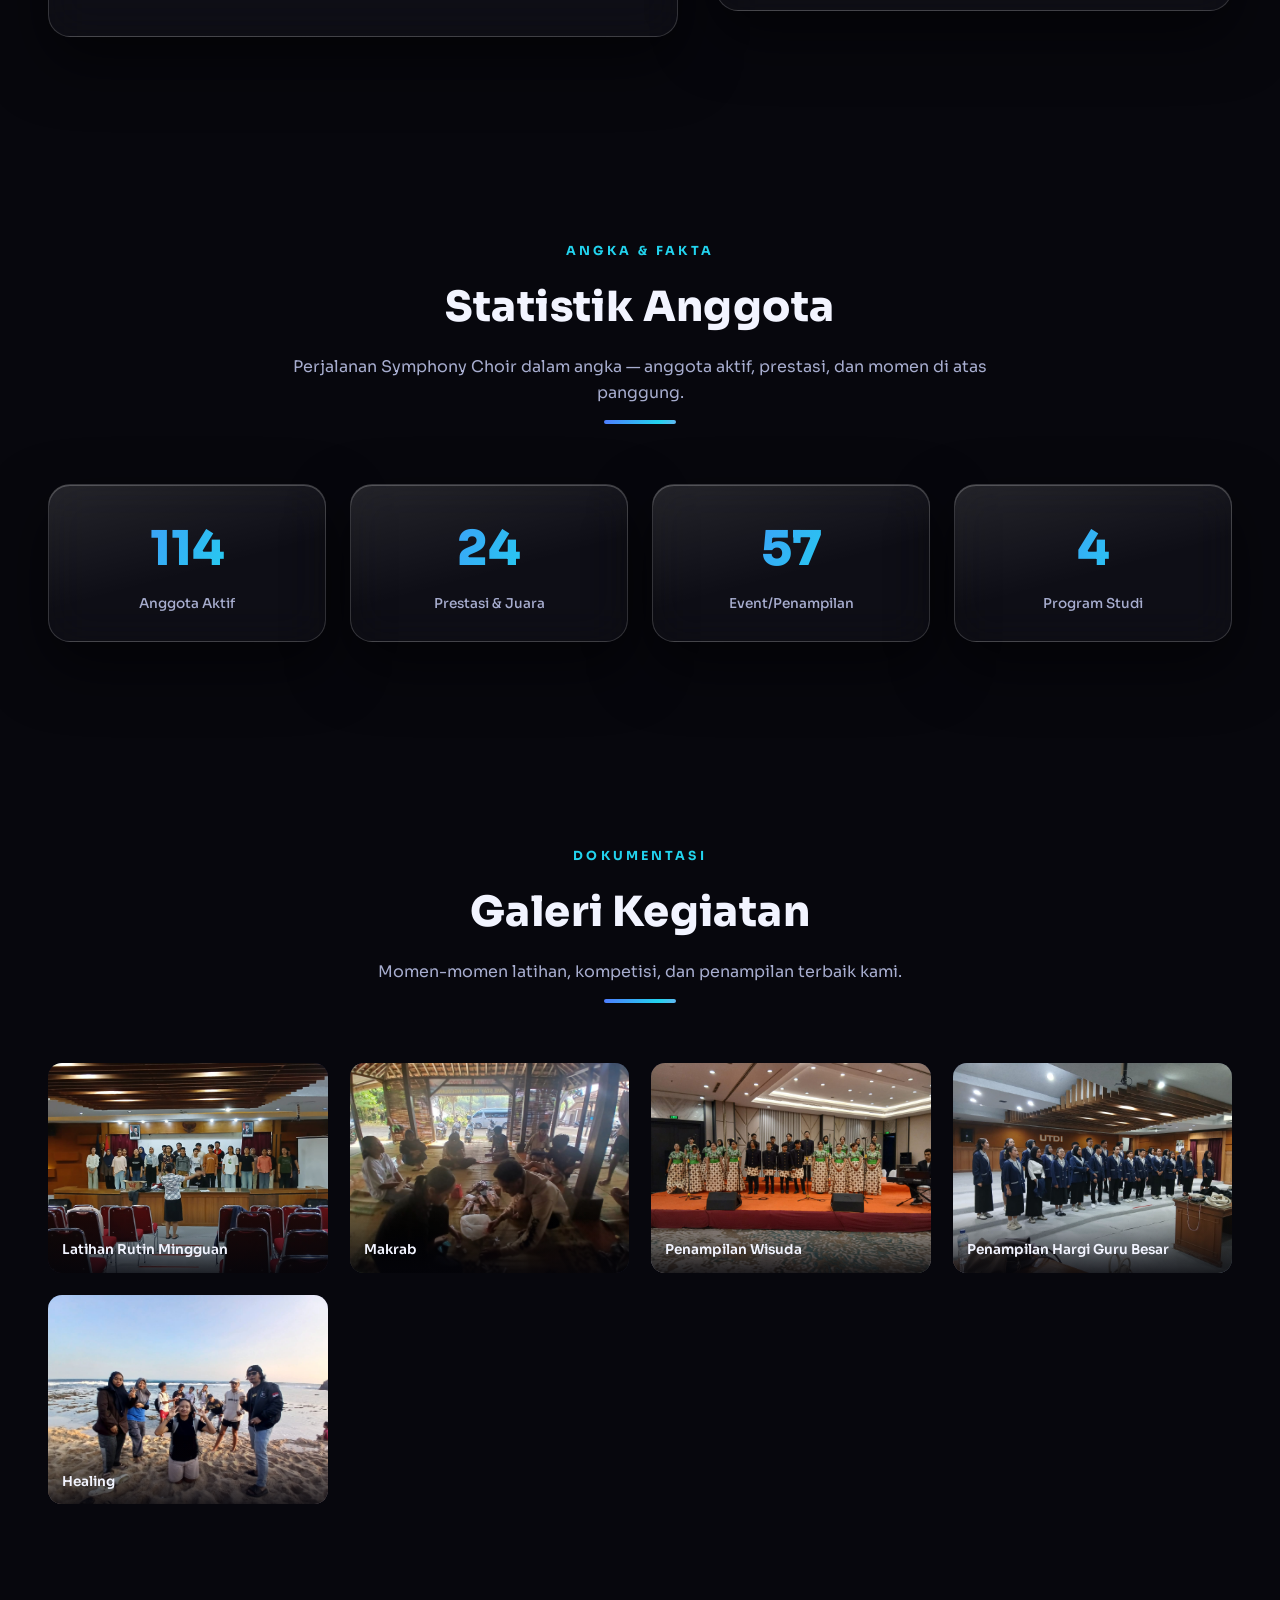
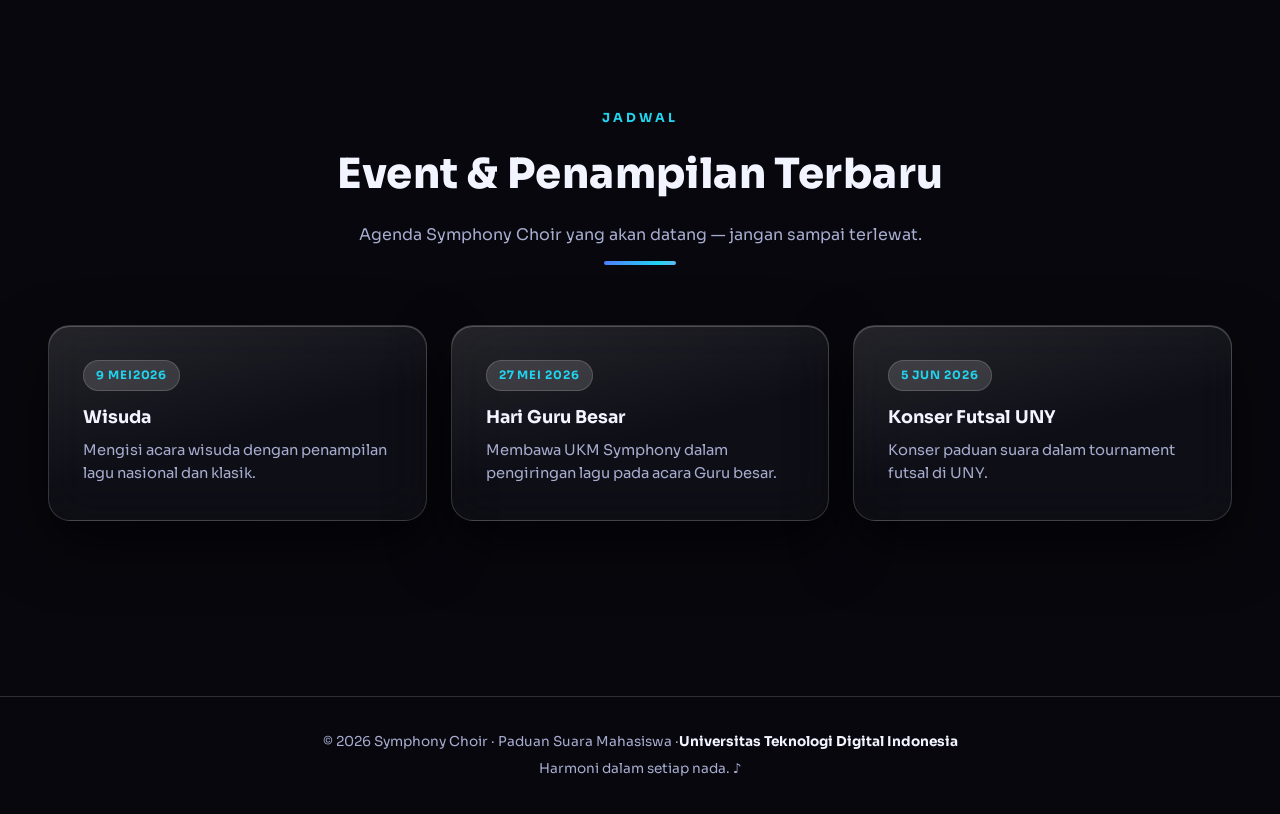
==== commit f4e2f95d: "three" ====
--- a/index.html
+++ b/index.html
@@ -56,7 +56,7 @@
         <li><a href="#galeri">Galeri</a></li>
         <li><a href="#statistik">Statistik</a></li>
         <li><a href="#kegiatan">Kegiatan</a></li>
-        <li><a href="daftar.html" class="btn btn-glass btn-sm" style="margin-left:4px;">✦ Daftar</a></li>
+        <li><a href="https://docs.google.com/forms/d/e/1FAIpQLSegRLW75Owb2UDJoJNHS49ydARrRmEP_-2XyxtJqHRFCXP3zQ/viewform" target="_blank" rel="noopener" class="btn btn-glass btn-sm" style="margin-left:4px;">✦ Daftar</a></li>
       </ul>
     </nav>
   </header>
@@ -71,7 +71,7 @@
     </h1>
     <p class="subtitle">Paduan Suara Mahasiswa — Universitas Teknologi Digital Indonesia. Satu harmoni, satu suara, satu keluarga.</p>
     <div class="hero-cta">
-      <a href="daftar.html" class="btn btn-glass">✨ Daftar Sekarang</a>
+      <a href="https://docs.google.com/forms/d/e/1FAIpQLSegRLW75Owb2UDJoJNHS49ydARrRmEP_-2XyxtJqHRFCXP3zQ/viewform" target="_blank" rel="noopener" class="btn btn-glass">✨ Daftar Sekarang</a>
       <a href="#profil" class="btn btn-outline">Lihat Profil</a>
     </div>
     <div class="scroll-hint">
@@ -220,7 +220,7 @@
       </div>
 
       <div class="text-center mt-2 reveal">
-        <a href="daftar.html" class="btn btn-glass">Join Now — Daftar Anggota Baru ✨</a>
+        <a href="https://docs.google.com/forms/d/e/1FAIpQLSegRLW75Owb2UDJoJNHS49ydARrRmEP_-2XyxtJqHRFCXP3zQ/viewform" target="_blank" rel="noopener" class="btn btn-glass">Join Now — Daftar Anggota Baru ✨</a>
       </div>
     </div>
   </section>
